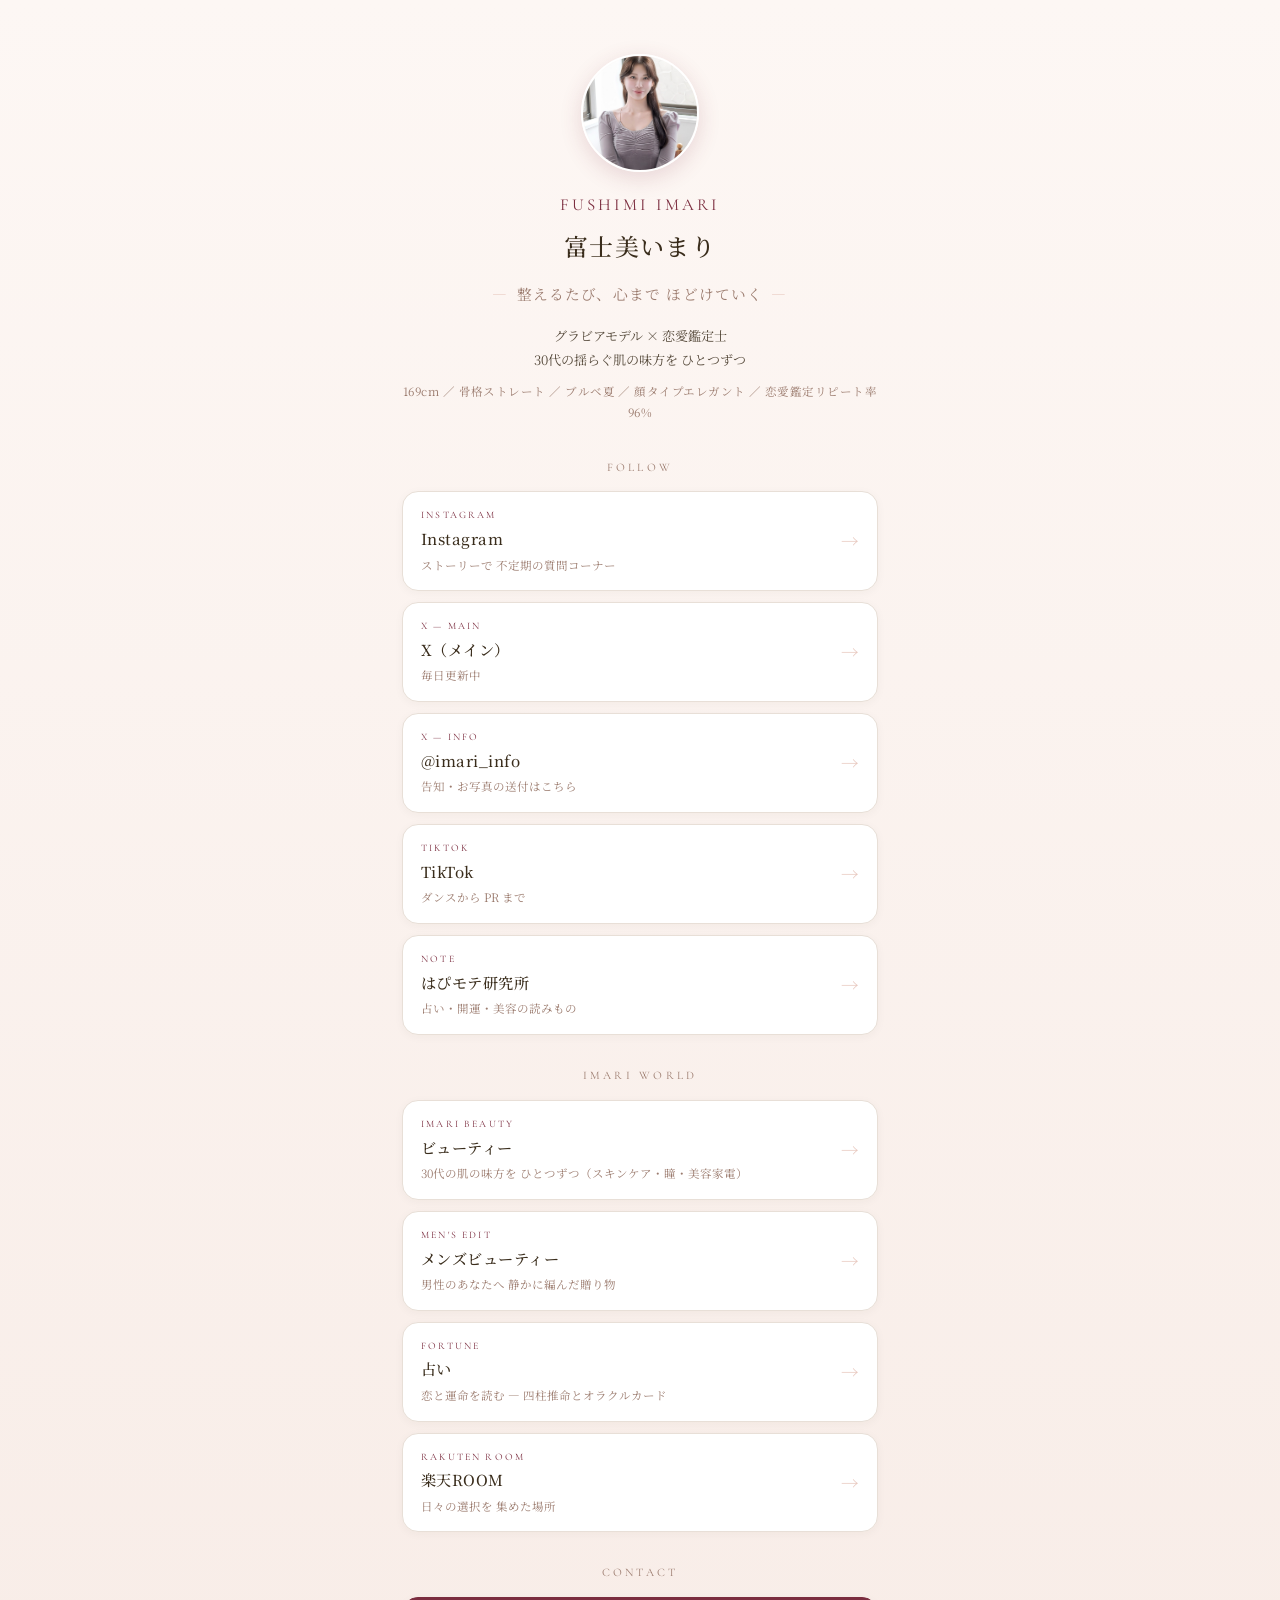
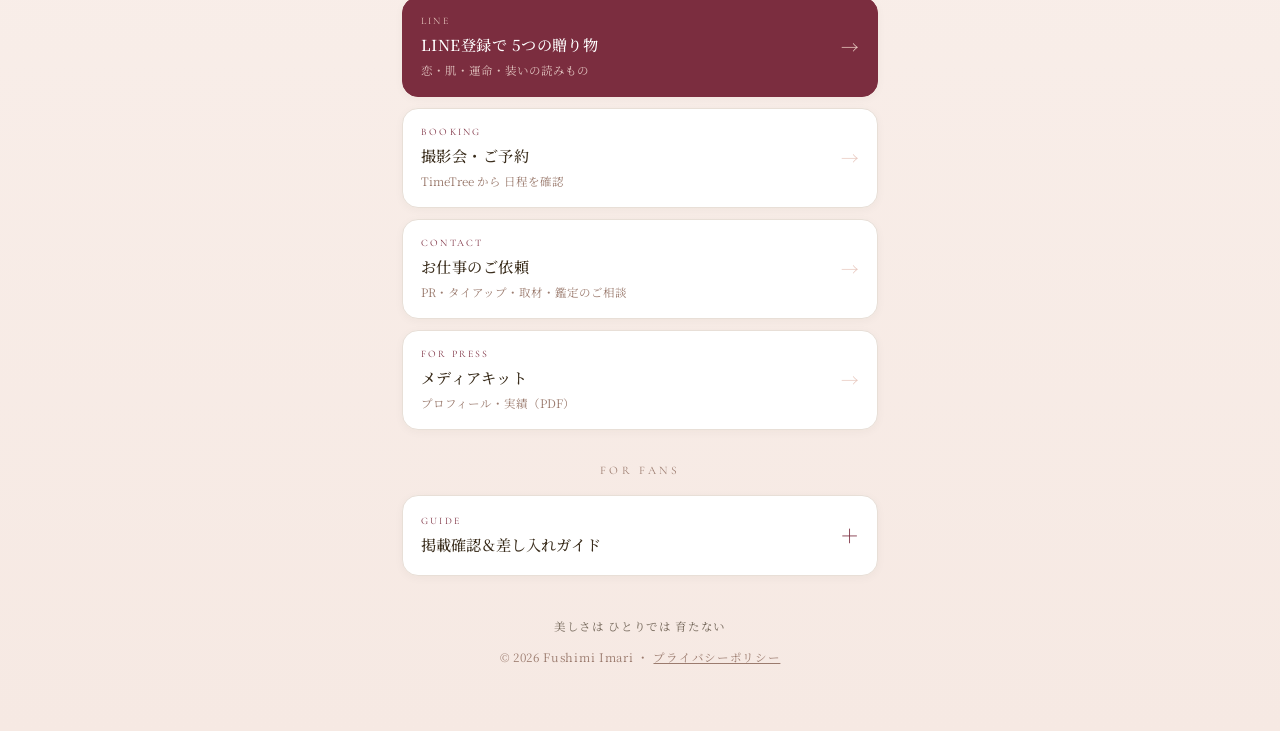
==== links/index.html @ 869629c0 "links: lit.link代替の自前リンク集ページ新設(現行アカウント統一・誘導/ガイド付き) / Official: EDIT商品キュレーション 11→12" ====
<!DOCTYPE html>
<html lang="ja">
<head>
<meta charset="UTF-8">
<meta name="viewport" content="width=device-width, initial-scale=1.0">
<title>富士美いまり | Fushimi Imari — Links</title>
<meta name="description" content="富士美いまり / Fushimi Imari のリンク集。グラビアモデル × 恋愛鑑定士。SNS・Beauty Edits・ご予約・お仕事のご依頼はこちらから。">
<meta property="og:title" content="富士美いまり | Fushimi Imari — Links">
<meta property="og:description" content="美しさは ひとりでは 育たない。富士美いまりの すべての入口を ここに。">
<meta property="og:type" content="website">
<meta property="og:image" content="https://fushimi-imari-site.vercel.app/Official/images/og-official.jpg">
<meta name="twitter:card" content="summary_large_image">
<link rel="preconnect" href="https://fonts.googleapis.com">
<link rel="preconnect" href="https://fonts.gstatic.com" crossorigin>
<link href="https://fonts.googleapis.com/css2?family=Cormorant+Garamond:wght@400;500;600&family=Noto+Serif+JP:wght@300;400;500;600&display=swap" rel="stylesheet">
<style>
  :root{
    --cream:#FDF7F4; --beige:#F2DCD5; --beige-deep:#E8C9C0;
    --brown:#3A2D1C; --bordeaux:#7B2D3F; --divider:#E8DFD7;
    --sub:#9B7B6E; --text:#3A2D1C;
    --jp:'Noto Serif JP',serif; --en:'Cormorant Garamond',serif;
  }
  *{box-sizing:border-box;margin:0;padding:0;}
  body{
    font-family:var(--jp); color:var(--text);
    background:linear-gradient(180deg,#FDF7F4 0%,#F6E9E3 100%);
    min-height:100vh; line-height:1.8;
    -webkit-font-smoothing:antialiased;
  }
  .wrap{max-width:520px; margin:0 auto; padding:54px 22px 64px;}

  /* ---- profile ---- */
  .profile{text-align:center; margin-bottom:34px;}
  .avatar{
    width:118px; height:118px; border-radius:50%; object-fit:cover;
    border:2px solid #fff; box-shadow:0 6px 22px rgba(123,45,63,.16);
    margin:0 auto 18px; display:block;
  }
  .name{font-family:var(--en); font-size:1.05rem; letter-spacing:.18em; color:var(--bordeaux); margin-bottom:4px;}
  .name-jp{font-size:1.5rem; font-weight:500; letter-spacing:.06em; color:var(--brown); margin-bottom:14px;}
  .tagline{font-size:.92rem; color:var(--sub); letter-spacing:.08em; margin-bottom:16px;}
  .tagline::before,.tagline::after{content:"—"; color:var(--beige-deep); margin:0 8px;}
  .bio{font-size:.82rem; color:var(--text); opacity:.85;}
  .spec{font-size:.72rem; color:var(--sub); letter-spacing:.04em; margin-top:10px;}

  /* ---- section label ---- */
  .label{
    font-family:var(--en); font-size:.72rem; letter-spacing:.28em;
    color:var(--sub); text-align:center; margin:30px 0 14px;
  }

  /* ---- link buttons ---- */
  .links{display:flex; flex-direction:column; gap:11px;}
  a.link{
    display:flex; align-items:center; gap:14px;
    background:#fff; border:1px solid var(--divider); border-radius:16px;
    padding:15px 18px; text-decoration:none; color:var(--text);
    transition:transform .18s ease, box-shadow .18s ease, border-color .18s ease;
    box-shadow:0 2px 10px rgba(58,45,28,.04);
  }
  a.link:hover{transform:translateY(-2px); box-shadow:0 8px 20px rgba(123,45,63,.12); border-color:var(--beige-deep);}
  .link .eyebrow{font-family:var(--en); font-size:.62rem; letter-spacing:.22em; color:var(--bordeaux); text-transform:uppercase;}
  .link .title{font-size:.95rem; font-weight:500; color:var(--brown); letter-spacing:.03em;}
  .link .desc{font-size:.72rem; color:var(--sub); margin-top:2px;}
  .link .body{flex:1; min-width:0;}
  .link .arrow{color:var(--beige-deep); font-size:1.1rem; flex-shrink:0;}
  a.link.accent{background:var(--bordeaux); border-color:var(--bordeaux);}
  a.link.accent .eyebrow{color:#E8C9C0;}
  a.link.accent .title{color:#fff;}
  a.link.accent .desc{color:#F2DCD5; opacity:.85;}
  a.link.accent .arrow{color:#E8C9C0;}

  /* ---- accordion (guide) ---- */
  details.guide{
    background:#fff; border:1px solid var(--divider); border-radius:16px;
    padding:4px 18px; margin-top:11px; box-shadow:0 2px 10px rgba(58,45,28,.04);
  }
  details.guide summary{
    list-style:none; cursor:pointer; padding:13px 0;
    display:flex; align-items:center; gap:14px;
  }
  details.guide summary::-webkit-details-marker{display:none;}
  details.guide summary .eyebrow{font-family:var(--en); font-size:.62rem; letter-spacing:.22em; color:var(--bordeaux); text-transform:uppercase;}
  details.guide summary .title{font-size:.95rem; font-weight:500; color:var(--brown);}
  details.guide summary .plus{margin-left:auto; color:var(--bordeaux); font-size:1.2rem; transition:transform .2s;}
  details.guide[open] summary .plus{transform:rotate(45deg);}
  .guide-body{font-size:.8rem; color:var(--text); padding:6px 0 18px; border-top:1px solid var(--divider); margin-top:4px;}
  .guide-body h4{font-size:.82rem; color:var(--bordeaux); margin:16px 0 6px; letter-spacing:.04em;}
  .guide-body p{margin:6px 0;}
  .guide-body ul{margin:6px 0 6px 1.1em;}
  .guide-body li{margin:4px 0;}
  .guide-body .warn{color:var(--bordeaux); font-weight:500;}

  /* ---- footer ---- */
  .foot{text-align:center; margin-top:40px; color:var(--sub); font-size:.72rem; letter-spacing:.06em;}
  .foot .tl{font-family:var(--jp); margin-bottom:10px; color:var(--brown); opacity:.7;}
  .foot a{color:var(--sub);}
</style>
</head>
<body>
<div class="wrap">

  <!-- ===== PROFILE ===== -->
  <div class="profile">
    <img class="avatar" src="images/profile.jpg" alt="富士美いまり">
    <div class="name">FUSHIMI IMARI</div>
    <div class="name-jp">富士美いまり</div>
    <div class="tagline">整えるたび、心まで ほどけていく</div>
    <div class="bio">
      グラビアモデル × 恋愛鑑定士<br>
      30代の揺らぐ肌の味方を ひとつずつ
    </div>
    <div class="spec">169cm ／ 骨格ストレート ／ ブルベ夏 ／ 顔タイプエレガント ／ 恋愛鑑定リピート率 96%</div>
  </div>

  <!-- ===== SNS ===== -->
  <div class="label">FOLLOW</div>
  <div class="links">
    <a class="link" href="https://www.instagram.com/fushimi_imari_/" target="_blank" rel="noopener">
      <div class="body"><div class="eyebrow">Instagram</div><div class="title">Instagram</div><div class="desc">ストーリーで 不定期の質問コーナー</div></div>
      <span class="arrow">→</span>
    </a>
    <a class="link" href="https://x.com/fushimi_imari_" target="_blank" rel="noopener">
      <div class="body"><div class="eyebrow">X — Main</div><div class="title">X（メイン）</div><div class="desc">毎日更新中</div></div>
      <span class="arrow">→</span>
    </a>
    <a class="link" href="https://x.com/imari_info" target="_blank" rel="noopener">
      <div class="body"><div class="eyebrow">X — Info</div><div class="title">@imari_info</div><div class="desc">告知・お写真の送付はこちら</div></div>
      <span class="arrow">→</span>
    </a>
    <a class="link" href="https://www.tiktok.com/@fushimi_imari_" target="_blank" rel="noopener">
      <div class="body"><div class="eyebrow">TikTok</div><div class="title">TikTok</div><div class="desc">ダンスから PR まで</div></div>
      <span class="arrow">→</span>
    </a>
    <a class="link" href="https://note.com/fushimi_imari_" target="_blank" rel="noopener">
      <div class="body"><div class="eyebrow">note</div><div class="title">はぴモテ研究所</div><div class="desc">占い・開運・美容の読みもの</div></div>
      <span class="arrow">→</span>
    </a>
  </div>

  <!-- ===== IMARI WORLD (sub-sites) ===== -->
  <div class="label">IMARI WORLD</div>
  <div class="links">
    <a class="link" href="../LP/" target="_blank" rel="noopener">
      <div class="body"><div class="eyebrow">Imari Beauty</div><div class="title">ビューティー</div><div class="desc">30代の肌の味方を ひとつずつ（スキンケア・瞳・美容家電）</div></div>
      <span class="arrow">→</span>
    </a>
    <a class="link" href="../Men/" target="_blank" rel="noopener">
      <div class="body"><div class="eyebrow">Men's Edit</div><div class="title">メンズビューティー</div><div class="desc">男性のあなたへ 静かに編んだ贈り物</div></div>
      <span class="arrow">→</span>
    </a>
    <a class="link" href="../Fortune/" target="_blank" rel="noopener">
      <div class="body"><div class="eyebrow">Fortune</div><div class="title">占い</div><div class="desc">恋と運命を読む — 四柱推命とオラクルカード</div></div>
      <span class="arrow">→</span>
    </a>
    <a class="link" href="https://room.rakuten.co.jp/fushimi_imari_/items" target="_blank" rel="noopener">
      <div class="body"><div class="eyebrow">Rakuten ROOM</div><div class="title">楽天ROOM</div><div class="desc">日々の選択を 集めた場所</div></div>
      <span class="arrow">→</span>
    </a>
  </div>

  <!-- ===== CONTACT / BOOKING ===== -->
  <div class="label">CONTACT</div>
  <div class="links">
    <a class="link accent" href="https://line.me/R/ti/p/@485xujjs" target="_blank" rel="noopener">
      <div class="body"><div class="eyebrow">LINE</div><div class="title">LINE登録で 5つの贈り物</div><div class="desc">恋・肌・運命・装いの読みもの</div></div>
      <span class="arrow">→</span>
    </a>
    <a class="link" href="https://timetr.ee/p/fushimi_imari_rabo" target="_blank" rel="noopener">
      <div class="body"><div class="eyebrow">Booking</div><div class="title">撮影会・ご予約</div><div class="desc">TimeTree から 日程を確認</div></div>
      <span class="arrow">→</span>
    </a>
    <a class="link" href="mailto:fushimiimari@gmail.com?subject=お仕事のご依頼" rel="noopener">
      <div class="body"><div class="eyebrow">Contact</div><div class="title">お仕事のご依頼</div><div class="desc">PR・タイアップ・取材・鑑定のご相談</div></div>
      <span class="arrow">→</span>
    </a>
    <a class="link" href="../assets/IMARI_MediaKit.pdf" target="_blank" rel="noopener">
      <div class="body"><div class="eyebrow">For Press</div><div class="title">メディアキット</div><div class="desc">プロフィール・実績（PDF）</div></div>
      <span class="arrow">→</span>
    </a>
  </div>

  <!-- ===== GUIDE (accordion) ===== -->
  <div class="label">FOR FANS</div>
  <details class="guide">
    <summary>
      <div><div class="eyebrow">Guide</div><div class="title">掲載確認＆差し入れガイド</div></div>
      <span class="plus">＋</span>
    </summary>
    <div class="guide-body">
      <h4>お写真送付・掲載確認について</h4>
      <p><a href="https://x.com/imari_info" target="_blank" rel="noopener">@imari_info</a> のDM宛に送付をお願いします。</p>
      <p class="warn">⚠️ フォローされていない方からのDMは確認が漏れてしまうため、必ずフォローの上お送りください。</p>

      <h4>送付時に必ず記載してほしいこと</h4>
      <ul>
        <li>「掲載確認」か「画像提供」かの明記</li>
        <li>掲載予定のSNSアカウントID（X / Instagram 等）</li>
        <li>1衣装につき20枚まで／レタッチ済みの状態で送付をお願いします</li>
      </ul>
      <p class="warn">⚠️ 不足がある場合はご返信致しかねます。いまりの時間を大切にしてくださいね。</p>

      <h4>「掲載NG」でも写真は送ってほしいです</h4>
      <p>SNSに載せないお写真でも、保存用や今後の活動の資料として嬉しいです。「画像提供」として送ってくださいね。</p>

      <h4>掲載写真に必要なレタッチ</h4>
      <p><strong>消してほしいもの：</strong>ほうれい線、目の下のクマ（徹底的に）、肌荒れ・赤み。</p>
      <p class="warn">⚠️ 重要：ニップレスやアンダーの透け・はみ出しは掲載NG。消せない場合はボツです。</p>
      <p><strong>NGなレタッチ：</strong>やりすぎ美肌加工（鼻が消える・境界線がぼやける）、顔や身体の形を著しく変えること（大切な曲線美を壊さないでね）、不自然な色味（白黒や極端なフィルター。自然なカラーが理想）。</p>

      <h4>掲載NGのお写真</h4>
      <ul>
        <li>半目、口ポカン、ピントが合っていないもの</li>
        <li class="warn">前名義（旧名）の写真およびチェキは一切掲載禁止です</li>
        <li>あおり構図、過度なローアングル、際どすぎるもの（エロさより「美しさ」重視）</li>
      </ul>

      <h4>飲食物の差し入れについて</h4>
      <p>現場で直接お渡しの場合、次のものは受取不可です：① ナマモノ（食中毒リスク）／② 手作り・開封済み・アルコール。</p>
      <p><strong>喜ぶスマートな贈り物：</strong>Amazonギフト券、商品券、美容ドリンク。「いつもよりチェキを多く撮る」という愛が一番嬉しいです。</p>
    </div>
  </details>

  <!-- ===== FOOTER ===== -->
  <div class="foot">
    <div class="tl">美しさは ひとりでは 育たない</div>
    © 2026 Fushimi Imari ・ <a href="../legal/privacy-policy.html">プライバシーポリシー</a>
  </div>

</div>
</body>
</html>
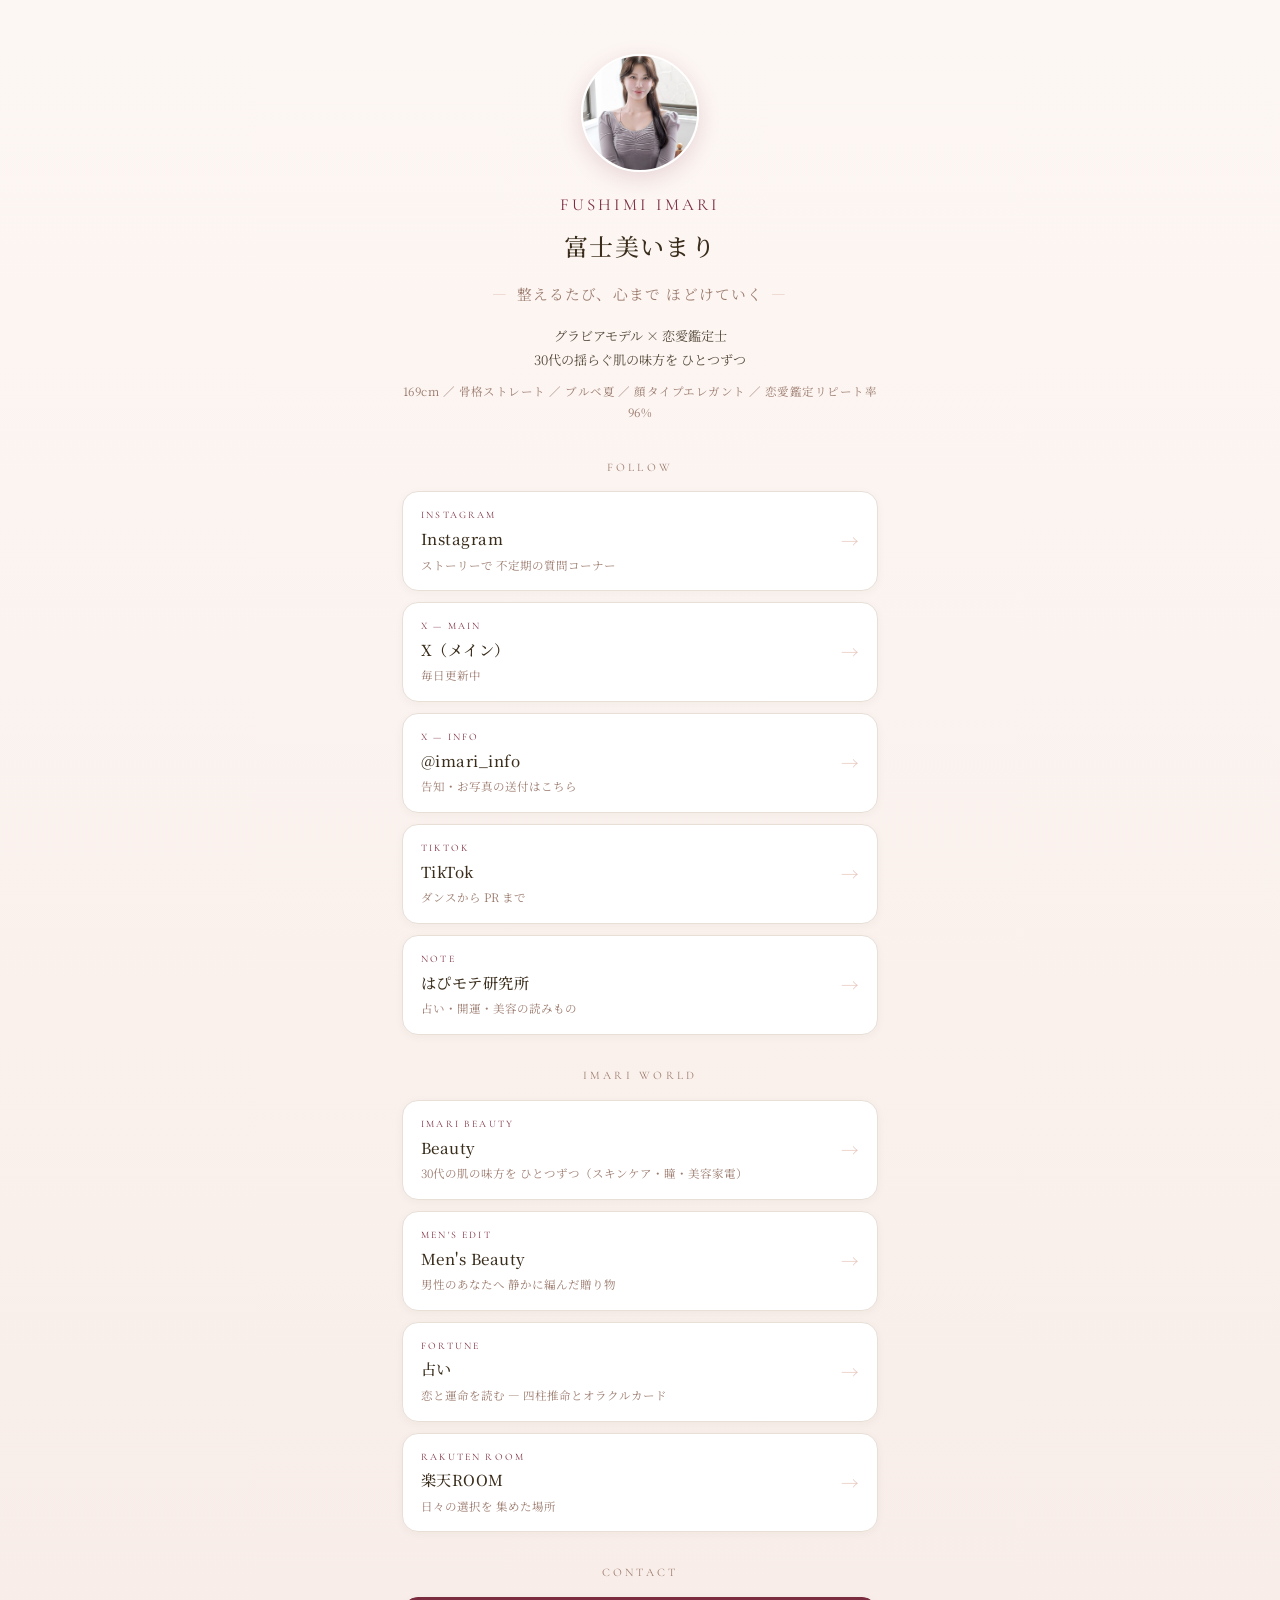
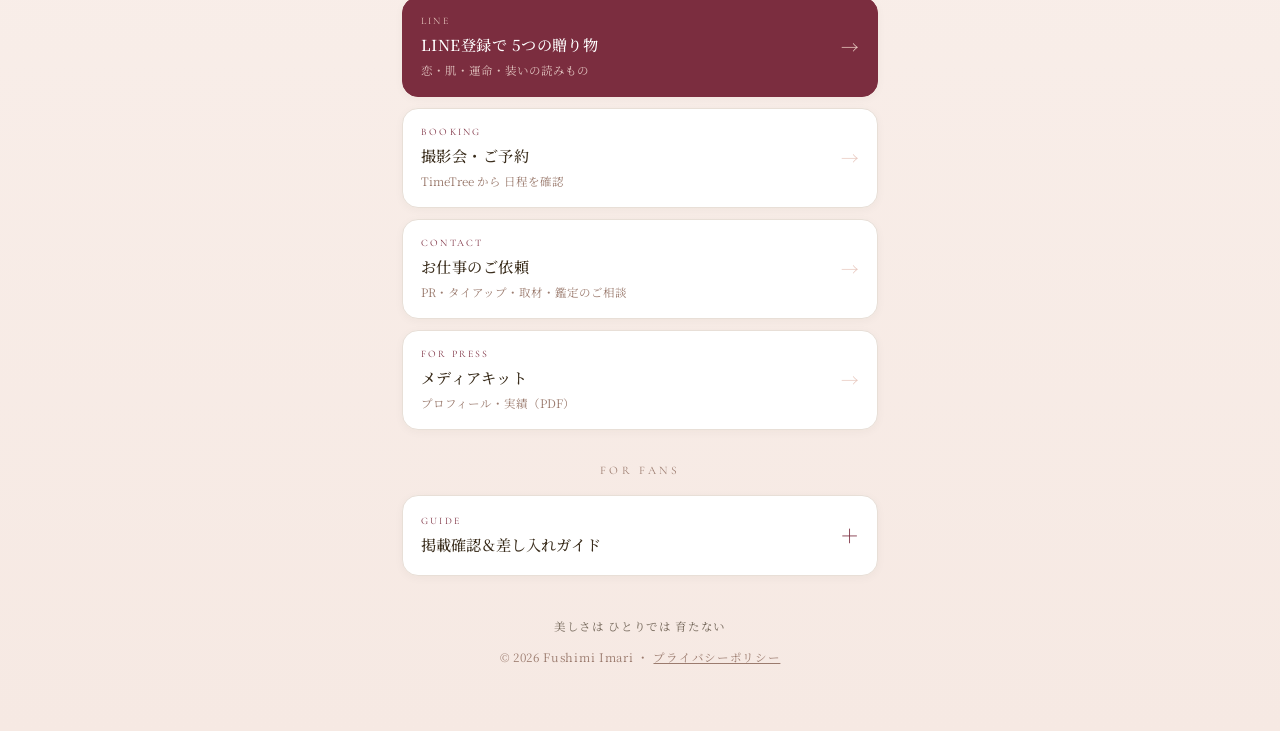
==== commit f60faf98: "links: IMARI WORLDの見出しを英語表記に（ビューティー→Beauty / メンズビューティー→Men's Beauty）" ====
--- a/links/index.html
+++ b/links/index.html
@@ -142,11 +142,11 @@
   <div class="label">IMARI WORLD</div>
   <div class="links">
     <a class="link" href="../LP/" target="_blank" rel="noopener">
-      <div class="body"><div class="eyebrow">Imari Beauty</div><div class="title">ビューティー</div><div class="desc">30代の肌の味方を ひとつずつ（スキンケア・瞳・美容家電）</div></div>
+      <div class="body"><div class="eyebrow">Imari Beauty</div><div class="title">Beauty</div><div class="desc">30代の肌の味方を ひとつずつ（スキンケア・瞳・美容家電）</div></div>
       <span class="arrow">→</span>
     </a>
     <a class="link" href="../Men/" target="_blank" rel="noopener">
-      <div class="body"><div class="eyebrow">Men's Edit</div><div class="title">メンズビューティー</div><div class="desc">男性のあなたへ 静かに編んだ贈り物</div></div>
+      <div class="body"><div class="eyebrow">Men's Edit</div><div class="title">Men's Beauty</div><div class="desc">男性のあなたへ 静かに編んだ贈り物</div></div>
       <span class="arrow">→</span>
     </a>
     <a class="link" href="../Fortune/" target="_blank" rel="noopener">
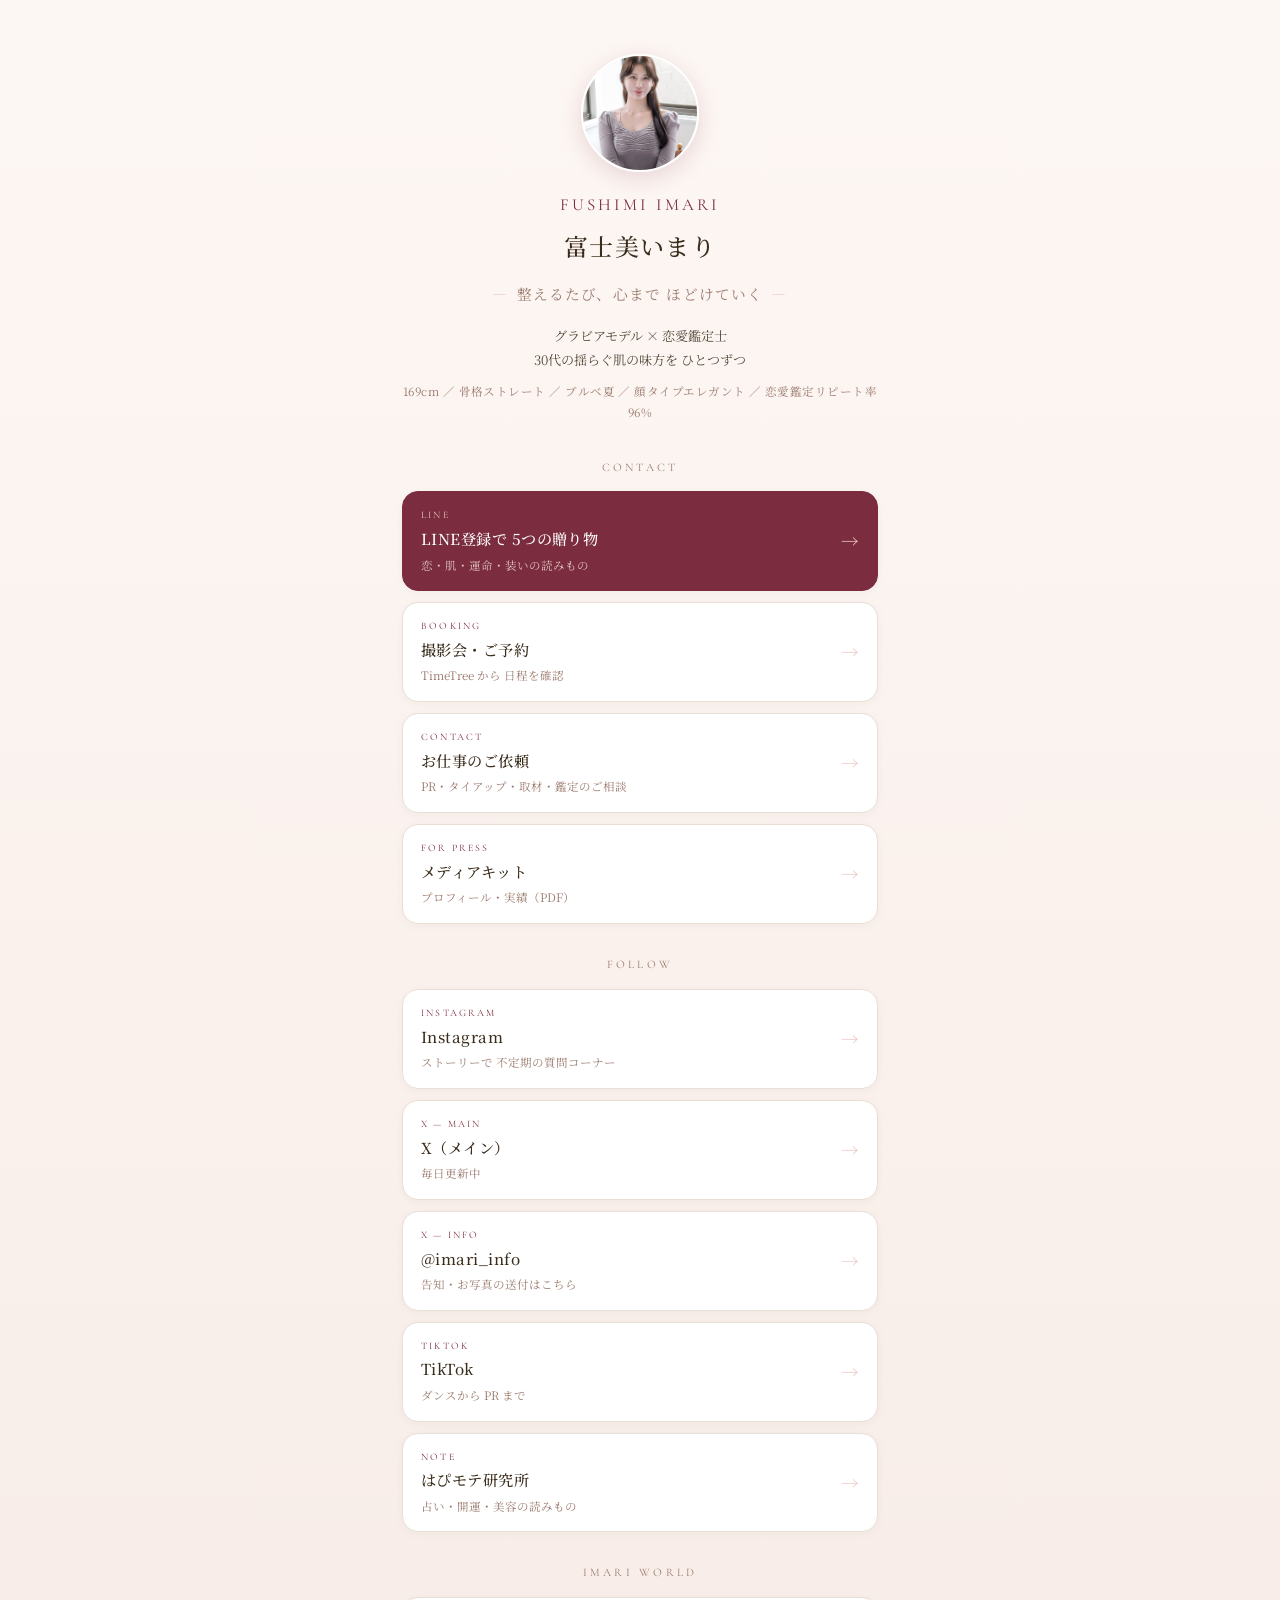
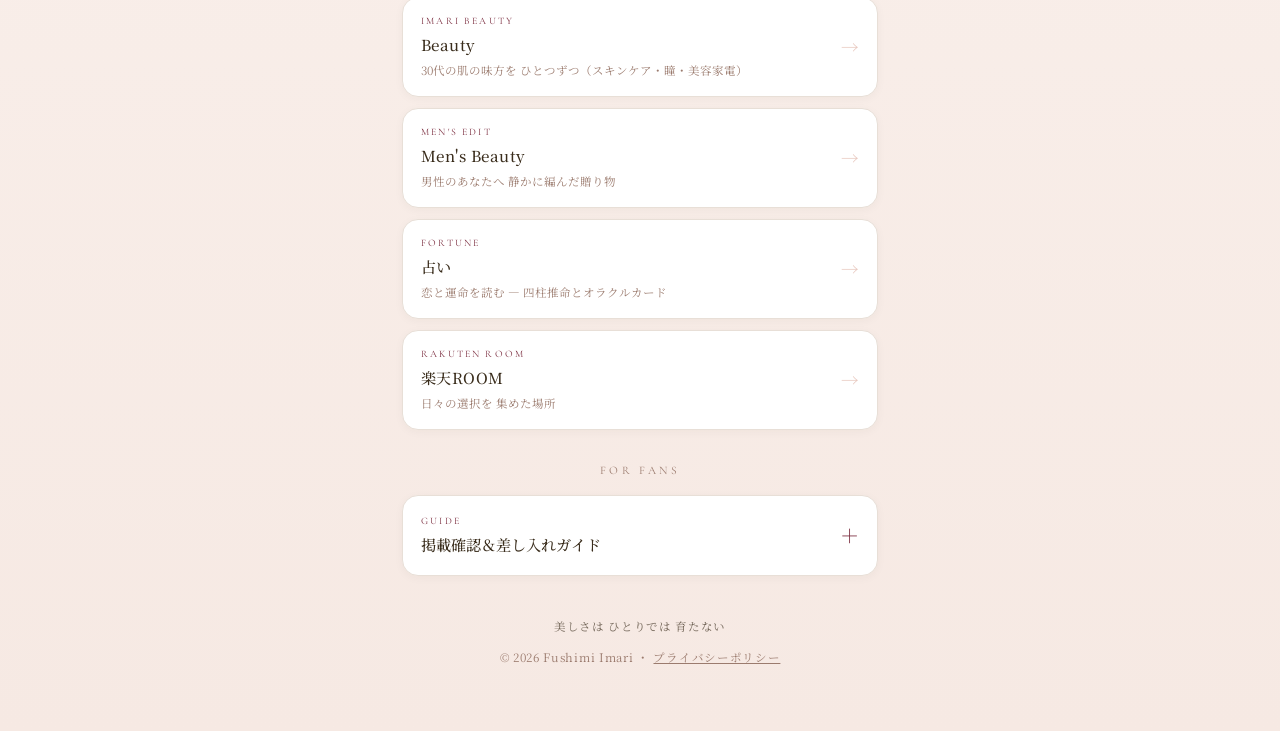
==== commit 86167886: "links: CONTACT（LINE/予約/お仕事/メディアキット）を最上部に移動" ====
--- a/links/index.html
+++ b/links/index.html
@@ -113,6 +113,27 @@
     <div class="spec">169cm ／ 骨格ストレート ／ ブルベ夏 ／ 顔タイプエレガント ／ 恋愛鑑定リピート率 96%</div>
   </div>
 
+  <!-- ===== CONTACT / BOOKING ===== -->
+  <div class="label">CONTACT</div>
+  <div class="links">
+    <a class="link accent" href="https://line.me/R/ti/p/@485xujjs" target="_blank" rel="noopener">
+      <div class="body"><div class="eyebrow">LINE</div><div class="title">LINE登録で 5つの贈り物</div><div class="desc">恋・肌・運命・装いの読みもの</div></div>
+      <span class="arrow">→</span>
+    </a>
+    <a class="link" href="https://timetr.ee/p/fushimi_imari_rabo" target="_blank" rel="noopener">
+      <div class="body"><div class="eyebrow">Booking</div><div class="title">撮影会・ご予約</div><div class="desc">TimeTree から 日程を確認</div></div>
+      <span class="arrow">→</span>
+    </a>
+    <a class="link" href="mailto:fushimiimari@gmail.com?subject=お仕事のご依頼" rel="noopener">
+      <div class="body"><div class="eyebrow">Contact</div><div class="title">お仕事のご依頼</div><div class="desc">PR・タイアップ・取材・鑑定のご相談</div></div>
+      <span class="arrow">→</span>
+    </a>
+    <a class="link" href="../assets/IMARI_MediaKit.pdf" target="_blank" rel="noopener">
+      <div class="body"><div class="eyebrow">For Press</div><div class="title">メディアキット</div><div class="desc">プロフィール・実績（PDF）</div></div>
+      <span class="arrow">→</span>
+    </a>
+  </div>
+
   <!-- ===== SNS ===== -->
   <div class="label">FOLLOW</div>
   <div class="links">
@@ -155,27 +176,6 @@
     </a>
     <a class="link" href="https://room.rakuten.co.jp/fushimi_imari_/items" target="_blank" rel="noopener">
       <div class="body"><div class="eyebrow">Rakuten ROOM</div><div class="title">楽天ROOM</div><div class="desc">日々の選択を 集めた場所</div></div>
-      <span class="arrow">→</span>
-    </a>
-  </div>
-
-  <!-- ===== CONTACT / BOOKING ===== -->
-  <div class="label">CONTACT</div>
-  <div class="links">
-    <a class="link accent" href="https://line.me/R/ti/p/@485xujjs" target="_blank" rel="noopener">
-      <div class="body"><div class="eyebrow">LINE</div><div class="title">LINE登録で 5つの贈り物</div><div class="desc">恋・肌・運命・装いの読みもの</div></div>
-      <span class="arrow">→</span>
-    </a>
-    <a class="link" href="https://timetr.ee/p/fushimi_imari_rabo" target="_blank" rel="noopener">
-      <div class="body"><div class="eyebrow">Booking</div><div class="title">撮影会・ご予約</div><div class="desc">TimeTree から 日程を確認</div></div>
-      <span class="arrow">→</span>
-    </a>
-    <a class="link" href="mailto:fushimiimari@gmail.com?subject=お仕事のご依頼" rel="noopener">
-      <div class="body"><div class="eyebrow">Contact</div><div class="title">お仕事のご依頼</div><div class="desc">PR・タイアップ・取材・鑑定のご相談</div></div>
-      <span class="arrow">→</span>
-    </a>
-    <a class="link" href="../assets/IMARI_MediaKit.pdf" target="_blank" rel="noopener">
-      <div class="body"><div class="eyebrow">For Press</div><div class="title">メディアキット</div><div class="desc">プロフィール・実績（PDF）</div></div>
       <span class="arrow">→</span>
     </a>
   </div>
